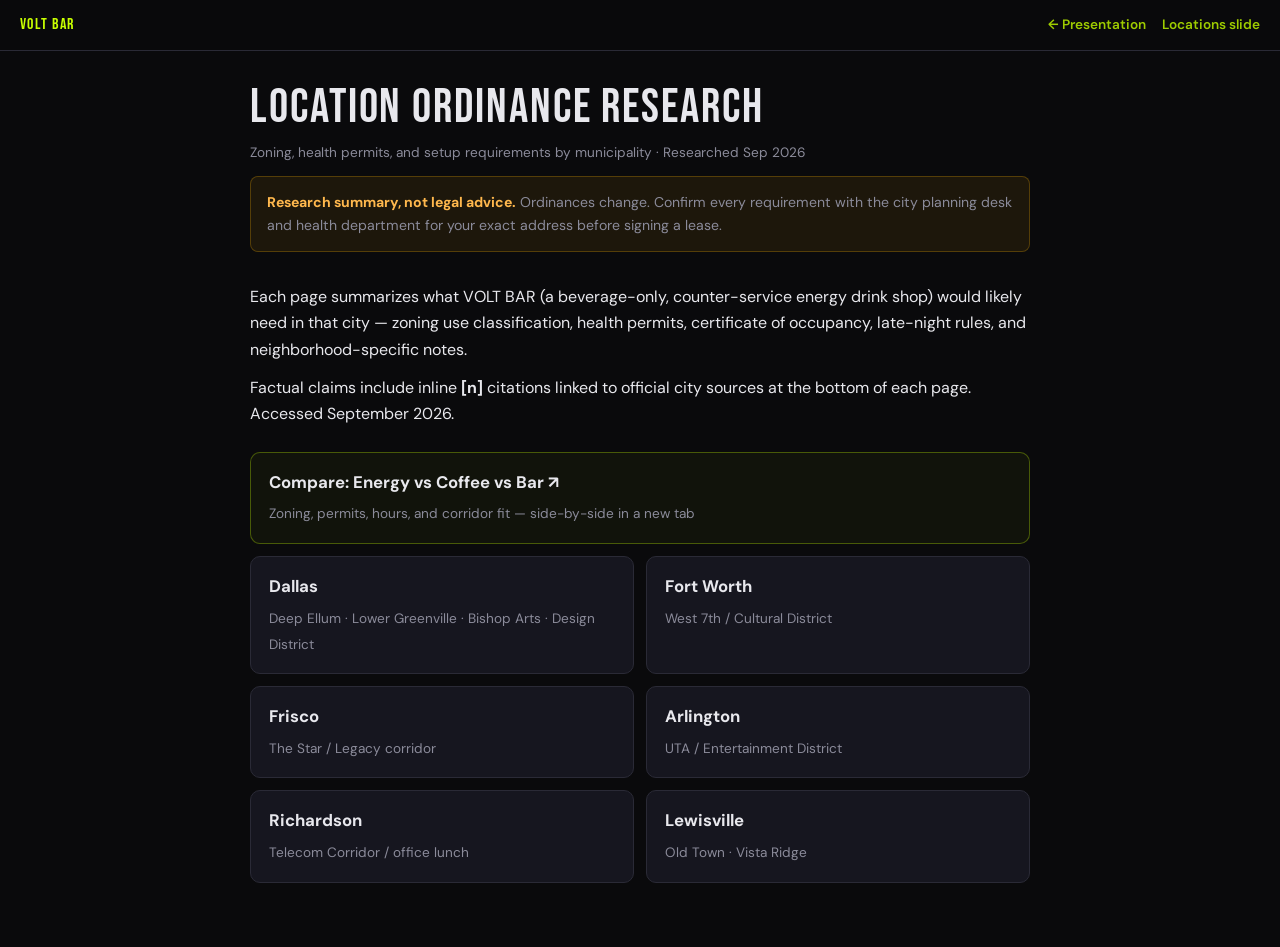
==== site/ordinances/index.html @ e3be573f "Initial commit: VOLT BAR presentation site. Includes deck, ordinance pages, and GitHub Pages deploy " ====
<!DOCTYPE html>
<html lang="en">
<head>
  <meta charset="UTF-8">
  <meta name="viewport" content="width=device-width, initial-scale=1.0">
  <title>DFW Location Ordinances — VOLT BAR</title>
  <link rel="preconnect" href="https://fonts.googleapis.com">
  <link rel="preconnect" href="https://fonts.gstatic.com" crossorigin>
  <link href="https://fonts.googleapis.com/css2?family=Bebas+Neue&family=DM+Sans:wght@400;500;600;700&display=swap" rel="stylesheet">
  <link rel="stylesheet" href="../ordinances.css">
</head>
<body>
  <nav class="ord-nav">
    <span class="brand">VOLT BAR</span>
    <a href="../index.html">← Presentation</a>
    <a href="../index.html#slide-5">Locations slide</a>
  </nav>

  <main class="ord-wrap">
    <h1>Location Ordinance Research</h1>
    <p class="ord-meta">Zoning, health permits, and setup requirements by municipality · Researched Sep 2026</p>

    <div class="disclaimer">
      <strong>Research summary, not legal advice.</strong> Ordinances change. Confirm every requirement with the city planning desk and health department for your exact address before signing a lease.
    </div>

    <p>Each page summarizes what VOLT BAR (a beverage-only, counter-service energy drink shop) would likely need in that city — zoning use classification, health permits, certificate of occupancy, late-night rules, and neighborhood-specific notes.</p>
    <p>Factual claims include inline <strong>[n]</strong> citations linked to official city sources at the bottom of each page. Accessed September 2026.</p>

    <div class="hub-grid">
      <a class="hub-card hub-card-featured" href="use-comparison.html" target="_blank" rel="noopener">
        <strong>Compare: Energy vs Coffee vs Bar ↗</strong>
        <span>Zoning, permits, hours, and corridor fit — side-by-side in a new tab</span>
      </a>
      <a class="hub-card" href="dallas.html">
        <strong>Dallas</strong>
        <span>Deep Ellum · Lower Greenville · Bishop Arts · Design District</span>
      </a>
      <a class="hub-card" href="fort-worth.html">
        <strong>Fort Worth</strong>
        <span>West 7th / Cultural District</span>
      </a>
      <a class="hub-card" href="frisco.html">
        <strong>Frisco</strong>
        <span>The Star / Legacy corridor</span>
      </a>
      <a class="hub-card" href="arlington.html">
        <strong>Arlington</strong>
        <span>UTA / Entertainment District</span>
      </a>
      <a class="hub-card" href="richardson.html">
        <strong>Richardson</strong>
        <span>Telecom Corridor / office lunch</span>
      </a>
      <a class="hub-card" href="lewisville.html">
        <strong>Lewisville</strong>
        <span>Old Town · Vista Ridge</span>
      </a>
    </div>
  </main>
</body>
</html>
---- site/ordinances.css ----
/* Ordinance detail pages — extends main VOLT BAR theme */
:root {
  --bg: #0a0a0c;
  --bg-card: #16161f;
  --text: #e8e8ed;
  --text-muted: #8b8b9a;
  --accent: #c8ff00;
  --accent-dim: #9ecc00;
  --border: #2a2a36;
  --font-display: "Bebas Neue", sans-serif;
  --font-body: "DM Sans", system-ui, sans-serif;
}

*, *::before, *::after { box-sizing: border-box; }

body {
  margin: 0;
  font-family: var(--font-body);
  font-size: 1rem;
  line-height: 1.65;
  color: var(--text);
  background: var(--bg);
}

.ord-nav {
  position: sticky;
  top: 0;
  z-index: 50;
  display: flex;
  align-items: center;
  gap: 1rem;
  padding: 0.75rem 1.25rem;
  background: rgba(10, 10, 12, 0.92);
  backdrop-filter: blur(10px);
  border-bottom: 1px solid var(--border);
}

.ord-nav a {
  color: var(--accent-dim);
  text-decoration: none;
  font-size: 0.85rem;
  font-weight: 600;
}

.ord-nav a:hover { color: var(--accent); }

.ord-nav .brand {
  font-family: var(--font-display);
  letter-spacing: 0.08em;
  color: var(--accent);
  margin-right: auto;
}

.ord-wrap {
  max-width: 820px;
  margin: 0 auto;
  padding: 2rem 1.25rem 4rem;
}

.ord-wrap h1 {
  font-family: var(--font-display);
  font-size: clamp(2.2rem, 6vw, 3rem);
  font-weight: 400;
  letter-spacing: 0.04em;
  margin: 0 0 0.5rem;
  line-height: 1.05;
}

.ord-meta {
  font-size: 0.85rem;
  color: var(--text-muted);
  margin-bottom: 1.5rem;
}

.disclaimer {
  background: rgba(255, 180, 0, 0.08);
  border: 1px solid rgba(255, 180, 0, 0.25);
  border-radius: 8px;
  padding: 0.85rem 1rem;
  font-size: 0.88rem;
  color: var(--text-muted);
  margin-bottom: 2rem;
}

.disclaimer strong { color: #ffb84d; }

.ord-wrap h2 {
  font-size: 1.15rem;
  font-weight: 700;
  margin: 2rem 0 0.75rem;
  color: var(--accent);
}

.ord-wrap h3 {
  font-size: 1rem;
  font-weight: 600;
  margin: 1.5rem 0 0.5rem;
  scroll-margin-top: 4rem;
}

.ord-wrap p { margin: 0 0 0.75rem; }

.ord-wrap ul, .ord-wrap ol {
  margin: 0 0 1rem;
  padding-left: 1.25rem;
}

.ord-wrap li + li { margin-top: 0.35rem; }

.card {
  background: var(--bg-card);
  border: 1px solid var(--border);
  border-radius: 10px;
  padding: 1.1rem 1.25rem;
  margin: 1rem 0;
}

.card-highlight {
  border-color: rgba(200, 255, 0, 0.25);
}

.data-table {
  width: 100%;
  border-collapse: collapse;
  font-size: 0.88rem;
  margin: 0.75rem 0 1rem;
}

.data-table th,
.data-table td {
  padding: 0.55rem 0.7rem;
  text-align: left;
  border-bottom: 1px solid var(--border);
  vertical-align: top;
}

.data-table th {
  font-size: 0.72rem;
  text-transform: uppercase;
  letter-spacing: 0.05em;
  color: var(--text-muted);
  background: #12121a;
}

.tag {
  display: inline-block;
  font-size: 0.68rem;
  font-weight: 700;
  text-transform: uppercase;
  letter-spacing: 0.05em;
  padding: 0.15rem 0.4rem;
  border-radius: 4px;
  margin-left: 0.35rem;
}

.tag-ok { background: rgba(200, 255, 0, 0.12); color: var(--accent-dim); }
.tag-sup { background: rgba(255, 180, 0, 0.12); color: #ffb84d; }
.tag-check { background: rgba(139, 139, 154, 0.15); color: var(--text-muted); }

.sources {
  margin-top: 2.5rem;
  padding-top: 1.5rem;
  border-top: 1px solid var(--border);
}

.sources h2 { margin-top: 0; }

.sources > p {
  font-size: 0.88rem;
  color: var(--text-muted);
  margin-bottom: 1rem;
}

/* Inline citations — click [n] to jump to reference */
a.cite {
  color: var(--accent-dim);
  text-decoration: none;
  font-size: 0.72em;
  font-weight: 700;
  vertical-align: super;
  line-height: 0;
  padding: 0 0.05em;
  white-space: nowrap;
}

a.cite:hover {
  color: var(--accent);
  text-decoration: underline;
}

.ref-list {
  list-style: none;
  padding: 0;
  margin: 0;
}

.ref-list li {
  display: flex;
  gap: 0.6rem;
  margin-bottom: 0.65rem;
  font-size: 0.88rem;
  scroll-margin-top: 4rem;
}

.ref-num {
  flex-shrink: 0;
  font-weight: 700;
  color: var(--accent-dim);
  min-width: 1.75rem;
}

.ref-list a {
  color: var(--accent-dim);
  word-break: break-word;
}

.ref-list a:hover { color: var(--accent); }

.ref-list .ref-note {
  display: block;
  font-size: 0.8rem;
  color: var(--text-muted);
  margin-top: 0.15rem;
}

.hub-grid {
  display: grid;
  gap: 0.75rem;
  margin-top: 1.5rem;
}

@media (min-width: 560px) {
  .hub-grid { grid-template-columns: 1fr 1fr; }
}

.hub-card {
  display: block;
  background: var(--bg-card);
  border: 1px solid var(--border);
  border-radius: 10px;
  padding: 1rem 1.15rem;
  text-decoration: none;
  color: var(--text);
  transition: border-color 0.15s;
}

.hub-card:hover {
  border-color: var(--accent-dim);
}

.hub-card strong {
  display: block;
  font-size: 1.05rem;
  margin-bottom: 0.25rem;
}

.hub-card span {
  font-size: 0.85rem;
  color: var(--text-muted);
}

/* Use comparison page */
.compare-wrap { max-width: 920px; }

.compare-legend {
  display: flex;
  flex-wrap: wrap;
  gap: 1rem;
  margin-bottom: 1.5rem;
  font-size: 0.85rem;
}

.legend-item {
  display: flex;
  align-items: center;
  gap: 0.4rem;
}

.dot {
  width: 0.55rem;
  height: 0.55rem;
  border-radius: 50%;
}

.dot-energy { background: var(--accent); }
.dot-coffee { background: #c4a574; }
.dot-bar { background: #ff6680; }

.compare-table th.col-energy,
.compare-table td:nth-child(2) {
  border-left: 2px solid rgba(200, 255, 0, 0.2);
}

.compare-table th.col-coffee,
.compare-table td:nth-child(3) {
  border-left: 2px solid rgba(196, 165, 116, 0.25);
}

.compare-table th.col-bar,
.compare-table td:nth-child(4) {
  border-left: 2px solid rgba(255, 102, 128, 0.2);
}

.compare-table th.col-energy { color: var(--accent); }
.compare-table th.col-coffee { color: #c4a574; }
.compare-table th.col-bar { color: #ff6680; }

.compare-h3 {
  font-size: 0.95rem;
  margin-top: 1.25rem;
  padding-left: 0.65rem;
  border-left: 3px solid var(--border);
}

.compare-h3.col-energy { border-color: var(--accent); color: var(--accent); }
.compare-h3.col-coffee { border-color: #c4a574; color: #c4a574; }
.compare-h3.col-bar { border-color: #ff6680; color: #ff6680; }

.compare-grid {
  display: grid;
  gap: 1rem;
  margin: 1rem 0;
}

@media (min-width: 700px) {
  .compare-grid { grid-template-columns: repeat(3, 1fr); }
}

.compare-card {
  background: var(--bg-card);
  border: 1px solid var(--border);
  border-radius: 10px;
  padding: 1rem 1.1rem;
}

.compare-card h3 {
  margin: 0 0 0.5rem;
  font-size: 0.92rem;
}

.compare-energy { border-top: 3px solid var(--accent); }
.compare-coffee { border-top: 3px solid #c4a574; }
.compare-bar { border-top: 3px solid #ff6680; }

.compare-card p {
  font-size: 0.88rem;
  color: var(--text-muted);
  margin: 0 0 0.5rem;
}

.hub-card-featured {
  grid-column: 1 / -1;
  border-color: rgba(200, 255, 0, 0.3);
  background: rgba(200, 255, 0, 0.04);
}

/* Pros & cons blocks */
.pros-cons-grid {
  display: grid;
  gap: 1rem;
  margin: 1rem 0 1.5rem;
}

@media (min-width: 800px) {
  .pros-cons-grid { grid-template-columns: repeat(3, 1fr); }
  .pros-cons-grid-3 { grid-template-columns: repeat(3, 1fr); }
}

.pc-block {
  background: var(--bg-card);
  border: 1px solid var(--border);
  border-radius: 10px;
  padding: 1rem 1.1rem;
}

.pc-block h3 {
  margin: 0 0 0.65rem;
  font-size: 0.92rem;
}

.pc-energy h3 { color: var(--accent); }
.pc-coffee h3 { color: #c4a574; }
.pc-bar h3 { color: #ff6680; }

.pc-energy { border-top: 3px solid var(--accent); }
.pc-coffee { border-top: 3px solid #c4a574; }
.pc-bar { border-top: 3px solid #ff6680; }

.pc-row { margin-bottom: 0.65rem; }
.pc-row:last-child { margin-bottom: 0; }

.pc-label {
  display: inline-block;
  font-size: 0.65rem;
  font-weight: 700;
  text-transform: uppercase;
  letter-spacing: 0.06em;
  padding: 0.15rem 0.4rem;
  border-radius: 4px;
  margin-bottom: 0.35rem;
}

.pro-label {
  background: rgba(200, 255, 0, 0.12);
  color: var(--accent-dim);
}

.con-label {
  background: rgba(255, 102, 128, 0.12);
  color: #ff6680;
}

.pc-block ul {
  margin: 0;
  padding-left: 1.15rem;
  font-size: 0.86rem;
}

.pc-block ul.pros li::marker { color: var(--accent-dim); }
.pc-block ul.cons li::marker { color: #ff6680; }

.pc-block li + li { margin-top: 0.3rem; }

.pro-line, .con-line {
  font-size: 0.86rem;
  margin: 0;
  color: var(--text-muted);
}

.pro-line strong { color: var(--accent-dim); }
.con-line strong { color: #ff6680; }

.pro-line + .con-line { margin-top: 0.5rem; }
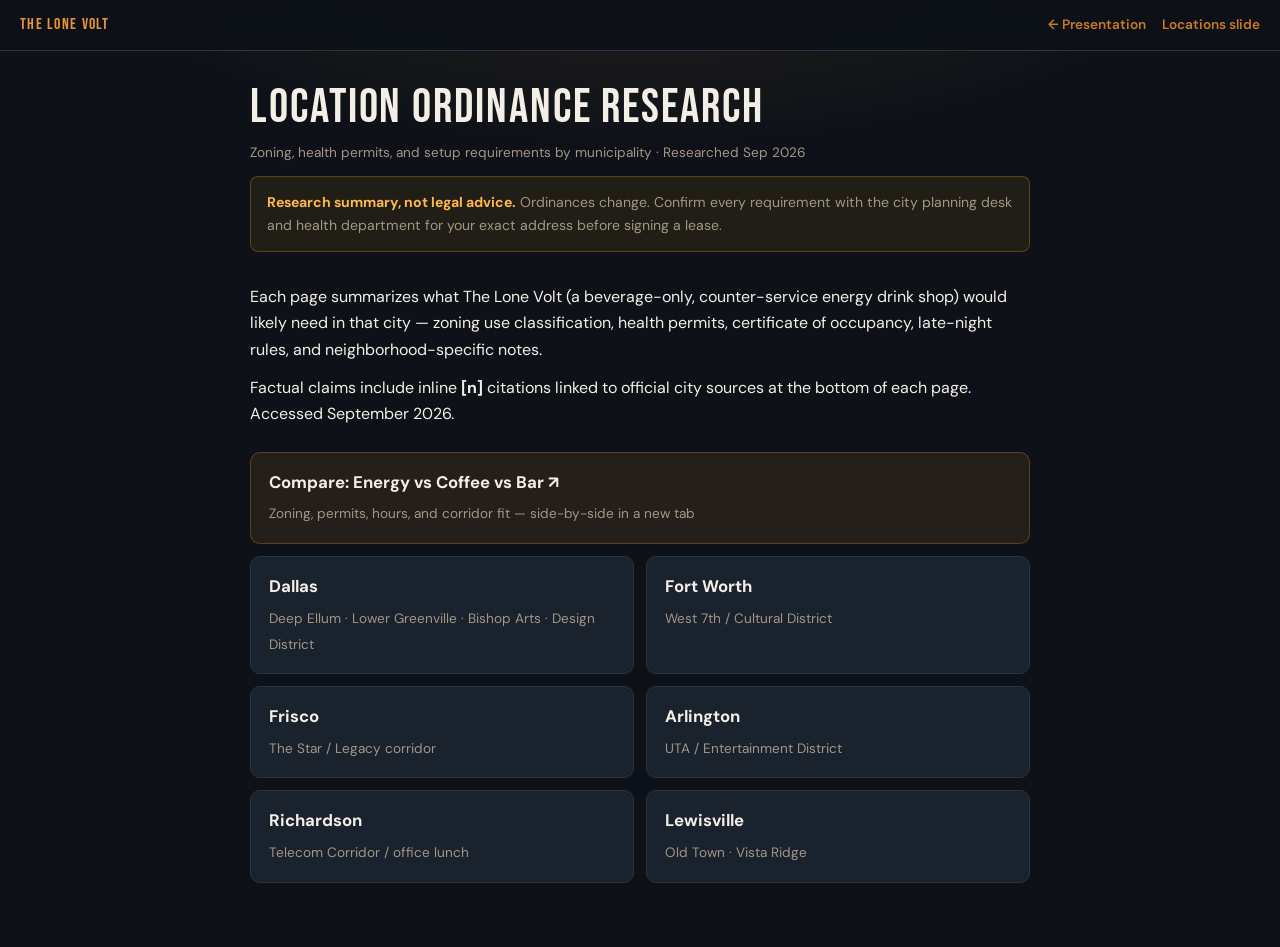
==== commit f3312536: "change theme" ====
--- a/site/ordinances/index.html
+++ b/site/ordinances/index.html
@@ -3,7 +3,7 @@
 <head>
   <meta charset="UTF-8">
   <meta name="viewport" content="width=device-width, initial-scale=1.0">
-  <title>DFW Location Ordinances — VOLT BAR</title>
+  <title>DFW Location Ordinances — The Lone Volt</title>
   <link rel="preconnect" href="https://fonts.googleapis.com">
   <link rel="preconnect" href="https://fonts.gstatic.com" crossorigin>
   <link href="https://fonts.googleapis.com/css2?family=Bebas+Neue&family=DM+Sans:wght@400;500;600;700&display=swap" rel="stylesheet">
@@ -11,7 +11,7 @@
 </head>
 <body>
   <nav class="ord-nav">
-    <span class="brand">VOLT BAR</span>
+    <span class="brand">THE LONE VOLT</span>
     <a href="../index.html">← Presentation</a>
     <a href="../index.html#slide-5">Locations slide</a>
   </nav>
@@ -24,7 +24,7 @@
       <strong>Research summary, not legal advice.</strong> Ordinances change. Confirm every requirement with the city planning desk and health department for your exact address before signing a lease.
     </div>
 
-    <p>Each page summarizes what VOLT BAR (a beverage-only, counter-service energy drink shop) would likely need in that city — zoning use classification, health permits, certificate of occupancy, late-night rules, and neighborhood-specific notes.</p>
+    <p>Each page summarizes what The Lone Volt (a beverage-only, counter-service energy drink shop) would likely need in that city — zoning use classification, health permits, certificate of occupancy, late-night rules, and neighborhood-specific notes.</p>
     <p>Factual claims include inline <strong>[n]</strong> citations linked to official city sources at the bottom of each page. Accessed September 2026.</p>
 
     <div class="hub-grid">
--- a/site/ordinances.css
+++ b/site/ordinances.css
@@ -1,12 +1,18 @@
-/* Ordinance detail pages — extends main VOLT BAR theme */
+/* Ordinance detail pages — extends main Lone Volt theme */
 :root {
-  --bg: #0a0a0c;
-  --bg-card: #16161f;
-  --text: #e8e8ed;
-  --text-muted: #8b8b9a;
-  --accent: #c8ff00;
-  --accent-dim: #9ecc00;
-  --border: #2a2a36;
+  --bg: #0e1218;
+  --bg-elevated: #141b24;
+  --bg-card: #1a222d;
+  --text: #f4efe6;
+  --text-muted: #a39686;
+  --accent: #e8943a;
+  --accent-dim: #c97a28;
+  --accent-glow: rgba(232, 148, 58, 0.16);
+  --accent-border: rgba(232, 148, 58, 0.28);
+  --accent-subtle: rgba(232, 148, 58, 0.1);
+  --accent-blue: #5a8fc4;
+  --accent-blue-dim: #3d6ea8;
+  --border: #2a3542;
   --font-display: "Bebas Neue", sans-serif;
   --font-body: "DM Sans", system-ui, sans-serif;
 }
@@ -19,7 +25,9 @@
   font-size: 1rem;
   line-height: 1.65;
   color: var(--text);
-  background: var(--bg);
+  background:
+    radial-gradient(ellipse 90% 55% at 50% -15%, var(--accent-glow), transparent 55%),
+    var(--bg);
 }
 
 .ord-nav {
@@ -30,7 +38,7 @@
   align-items: center;
   gap: 1rem;
   padding: 0.75rem 1.25rem;
-  background: rgba(10, 10, 12, 0.92);
+  background: rgba(14, 18, 24, 0.92);
   backdrop-filter: blur(10px);
   border-bottom: 1px solid var(--border);
 }
@@ -116,7 +124,8 @@
 }
 
 .card-highlight {
-  border-color: rgba(200, 255, 0, 0.25);
+  border-color: var(--accent-border);
+  box-shadow: 0 0 32px var(--accent-glow);
 }
 
 .data-table {
@@ -139,7 +148,7 @@
   text-transform: uppercase;
   letter-spacing: 0.05em;
   color: var(--text-muted);
-  background: #12121a;
+  background: var(--bg-elevated, #141b24);
 }
 
 .tag {
@@ -153,7 +162,7 @@
   margin-left: 0.35rem;
 }
 
-.tag-ok { background: rgba(200, 255, 0, 0.12); color: var(--accent-dim); }
+.tag-ok { background: var(--accent-subtle); color: var(--accent-dim); }
 .tag-sup { background: rgba(255, 180, 0, 0.12); color: #ffb84d; }
 .tag-check { background: rgba(139, 139, 154, 0.15); color: var(--text-muted); }
 
@@ -288,7 +297,7 @@
 
 .compare-table th.col-energy,
 .compare-table td:nth-child(2) {
-  border-left: 2px solid rgba(200, 255, 0, 0.2);
+  border-left: 2px solid var(--accent-subtle);
 }
 
 .compare-table th.col-coffee,
@@ -350,8 +359,8 @@
 
 .hub-card-featured {
   grid-column: 1 / -1;
-  border-color: rgba(200, 255, 0, 0.3);
-  background: rgba(200, 255, 0, 0.04);
+  border-color: var(--accent-border);
+  background: var(--accent-subtle);
 }
 
 /* Pros & cons blocks */
@@ -401,7 +410,7 @@
 }
 
 .pro-label {
-  background: rgba(200, 255, 0, 0.12);
+  background: var(--accent-subtle);
   color: var(--accent-dim);
 }
 
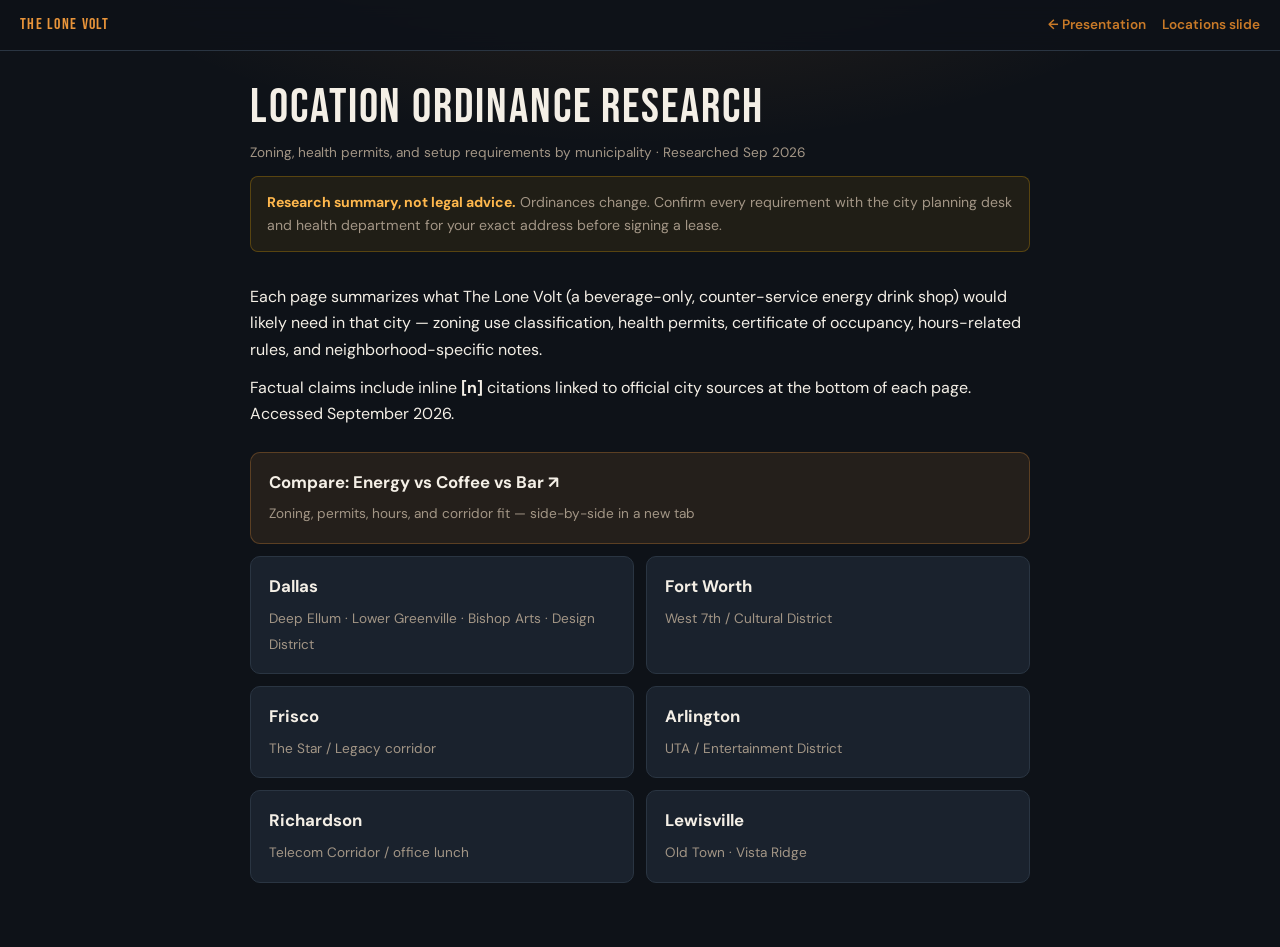
==== commit 9b18bfbc: "update" ====
--- a/site/ordinances/index.html
+++ b/site/ordinances/index.html
@@ -7,7 +7,7 @@
   <link rel="preconnect" href="https://fonts.googleapis.com">
   <link rel="preconnect" href="https://fonts.gstatic.com" crossorigin>
   <link href="https://fonts.googleapis.com/css2?family=Bebas+Neue&family=DM+Sans:wght@400;500;600;700&display=swap" rel="stylesheet">
-  <link rel="stylesheet" href="../ordinances.css">
+  <link rel="stylesheet" href="../ordinances.css?v=3">
 </head>
 <body>
   <nav class="ord-nav">
@@ -24,7 +24,7 @@
       <strong>Research summary, not legal advice.</strong> Ordinances change. Confirm every requirement with the city planning desk and health department for your exact address before signing a lease.
     </div>
 
-    <p>Each page summarizes what The Lone Volt (a beverage-only, counter-service energy drink shop) would likely need in that city — zoning use classification, health permits, certificate of occupancy, late-night rules, and neighborhood-specific notes.</p>
+    <p>Each page summarizes what The Lone Volt (a beverage-only, counter-service energy drink shop) would likely need in that city — zoning use classification, health permits, certificate of occupancy, hours-related rules, and neighborhood-specific notes.</p>
     <p>Factual claims include inline <strong>[n]</strong> citations linked to official city sources at the bottom of each page. Accessed September 2026.</p>
 
     <div class="hub-grid">
